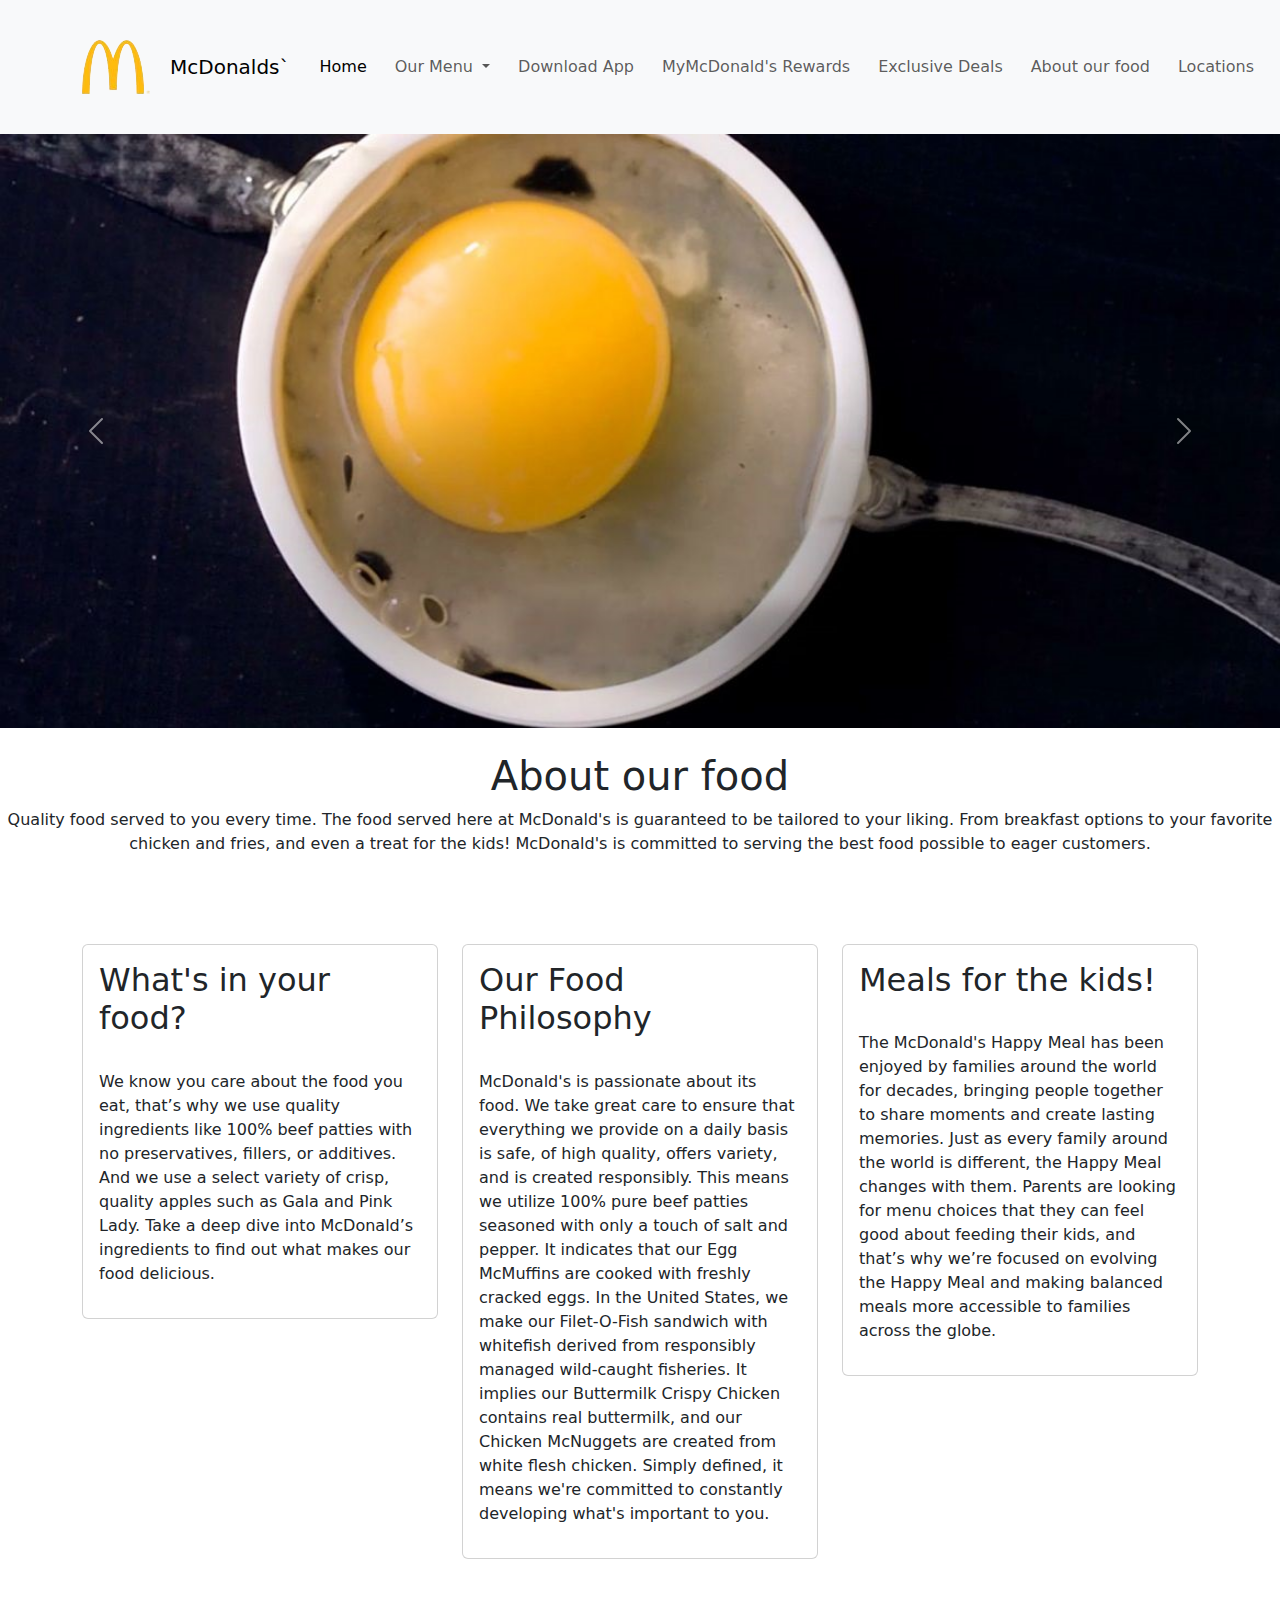
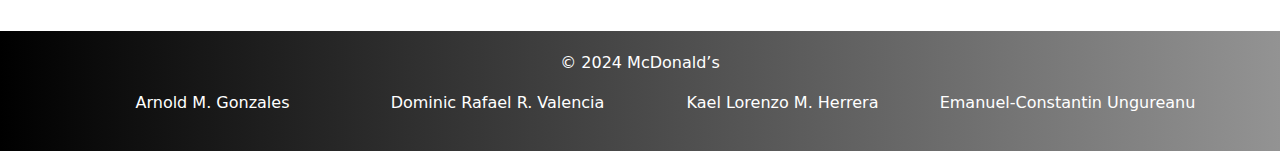
==== pages/about_food.html @ 88a32124 "about_us" ====
<!doctype html>
<html lang="en">
  <head>
    <meta charset="utf-8">
    <meta name="viewport" content="width=device-width, initial-scale=1">
    <link href="https://cdn.jsdelivr.net/npm/bootstrap@5.3.2/dist/css/bootstrap.min.css" rel="stylesheet">
    <link href="https://getbootstrap.com/docs/5.3/assets/css/docs.css" rel="stylesheet">
    <title>McDonald`s - ABOUT our food</title>
    <script src="https://cdn.jsdelivr.net/npm/bootstrap@5.3.2/dist/js/bootstrap.bundle.min.js"></script>
    <link rel="icon" type="image/png" href="../favicon.ico">
    <link href="../styles/style.css" rel="stylesheet">

    <style>

    </style>
  </head>
  <body class="p-0 m-0 border-0 bd-example m-0 border-0">
<header>    
    <nav class="navbar navbar-expand-lg bg-body-tertiary ">
      <div class="container-fluid ">
        <a class="navbar-brand" href="../index.html"><img src="../images/mcdo_logo.png">McDonalds`</a>
        <button class="navbar-toggler" type="button" data-bs-toggle="collapse" data-bs-target="#navbarScroll" aria-controls="navbarScroll" aria-expanded="false" aria-label="Toggle navigation">
          <span class="navbar-toggler-icon"></span>
        </button>
        <div class="collapse navbar-collapse " id="navbarScroll">
          <ul class="navbar-nav me-auto my-2 my-lg-0 navbar-nav-scroll" style="--bs-scroll-height: 150px;">
            <li class="nav-item">
              <a class="nav-link active" aria-current="page" href="../index.html">Home</a>
            <li class="nav-item dropdown">
            <a class="nav-link dropdown-toggle" href="#" role="button" data-bs-toggle="dropdown" aria-expanded="false">
                Our Menu
            </a>
            <ul class="dropdown-menu">
                <li><a class="dropdown-item" href="our-menu/breakfast.html">Breakfast</a></li>
                <li><hr class="dropdown-divider"></li>
                <li><a class="dropdown-item" href="our-menu/burgers.html">Burgers</a></li>
                <li><hr class="dropdown-divider"></li>
                <li><a class="dropdown-item" href="our-menu/happy_meal.html">Happy meal</a></li>
                <li><hr class="dropdown-divider"></li>
                <li><a class="dropdown-item" href="our-menu/fries.html">Fries</a></li>
            </ul>
            </li>
            </li>
            <li class="nav-item">
                <a class="nav-link" href="https://play.google.com/store/apps/details?id=com.mcdonalds.mobileapp&hl=en_US">Download App</a>
              </li>
            <li class="nav-item">
              <a class="nav-link" href="pages/rewards.html">
                MyMcDonald's Rewards
                </a>
            </li>
            <li class="nav-item">
                <a class="nav-link" href="deals.html">
                  Exclusive Deals
                  </a>
            </li>
            <li class="nav-item">
                <a class="nav-link" href="#">
                  About our food
                  </a>
            </li>
            <li class="nav-item">
                <a class="nav-link" href="locations.html">
                  Locations
                  </a>
            </li>
          </ul>
        </div>
      </div>
    </nav>
    </header>
    <!--main page section-->
    <!--carousel-->

    <div id="carouselExampleIndicators" class="carousel slide" data-bs-ride="carousel">
        <div class="carousel-inner">
            <div class="carousel-item active">
                <img src="philo.png" class="d-block w-100" alt="Image 1">
            </div>
          <div class="carousel-item">
            <img src="happymeal.png" class="d-block w-100" alt="Image 2">
          </div>
          <div class="carousel-item">
            <img src="infood.png" class="d-block w-100" alt="Image 3">
          </div>



        </div>
        <button class="carousel-control-prev" type="button" data-bs-target="#carouselExampleIndicators" data-bs-slide="prev">
          <span class="carousel-control-prev-icon" aria-hidden="true"></span>
          <span class="visually-hidden">Previous</span>
        </button>
        <button class="carousel-control-next" type="button" data-bs-target="#carouselExampleIndicators" data-bs-slide="next">
          <span class="carousel-control-next-icon" aria-hidden="true"></span>
          <span class="visually-hidden">Next</span>
        </button>
      </div>
    <!---->
<div class="text-center">
    <br>
    <h1>About our food</h1>

    <p>
        Quality food served to you every time. The food served here at McDonald's is guaranteed to be tailored to your liking. From breakfast options to your favorite chicken and fries, and even a treat for the kids! McDonald's is committed to serving the best food possible to eager customers.
    </p><br><br>
</div>


<div class="container mt-4">
    <div class="row">
        <div class="col-md-4 mb-4">
            <div class="card">
                <div class="card-body">
                    <h2>What's in your food?</h2><br>
                    <p class="paragraph">
                        We know you care about the food you eat, that’s why we use quality ingredients like 100% beef patties with no preservatives, fillers, or additives. And we use a select variety of crisp, quality apples such as Gala and Pink Lady. Take a deep dive into McDonald’s ingredients to find out what makes our food delicious.
                    </p>
                </div>
            </div>
        </div>

        <div class="col-md-4 mb-4">
            <div class="card">
                <div class="card-body">
                    <h2>Our Food Philosophy</h2><br>
                    <p class="paragraph">
                        McDonald's is passionate about its food. We take great care to ensure that everything we provide on a daily basis is safe, of high quality, offers variety, and is created responsibly. This means we utilize 100% pure beef patties seasoned with only a touch of salt and pepper. It indicates that our Egg McMuffins are cooked with freshly cracked eggs. In the United States, we make our Filet-O-Fish sandwich with whitefish derived from responsibly managed wild-caught fisheries. It implies our Buttermilk Crispy Chicken contains real buttermilk, and our Chicken McNuggets are created from white flesh chicken. Simply defined, it means we're committed to constantly developing what's important to you.
                    </p>
                </div>
            </div>
        </div>

        <div class="col-md-4 mb-4">
            <div class="card">
                <div class="card-body">
                    <h2>Meals for the kids!</h2><br>
                    <p class="paragraph">
                        The McDonald's Happy Meal has been enjoyed by families around the world for decades, bringing people together to share moments and create lasting memories. Just as every family around the world is different, the Happy Meal changes with them. Parents are looking for menu choices that they can feel good about feeding their kids, and that’s why we’re focused on evolving the Happy Meal and making balanced meals more accessible to families across the globe.
                    </p>
                </div>
            </div>
        </div>
    </div>
</div>
    
      <!--footer-->
      <footer class="footer mt-5">
        <div class="container text-center">
          <p>&copy; 2024 McDonald’s</p>
          
          <div class="row mt-3">
            <div class="col-md-3">
                <p>Arnold M. Gonzales</p>
              </div>
            <div class="col-md-3">
              <p>Dominic Rafael R. Valencia</p>
            </div>
            <div class="col-md-3">
              <p>Kael Lorenzo M. Herrera</p>
            </div>
            <div class="col-md-3">
              <p>Emanuel-Constantin Ungureanu</p>
            </div>
          </div>
        </div>
      </footer>
<!--lightbox modal-->
      <div class="modal fade" id="lightbox1" tabindex="-1" role="dialog" aria-labelledby="lightbox1Label" aria-hidden="true">
        <div class="modal-dialog">
            <div class="modal-content">
                <div class="modal-body">
                    <img src="images/main_page/gridview1.jpeg" class="img-fluid" alt="Centered Image">
                </div>
            </div>
        </div>
    </div>
    
    <div class="modal fade" id="lightbox2" tabindex="-1" role="dialog" aria-labelledby="lightbox2Label" aria-hidden="true">
        <div class="modal-dialog">
            <div class="modal-content">
                <div class="modal-body">
                    <img src="images/main_page/gridview2.jpeg" class="img-fluid" alt="Centered Image">
                </div>
            </div>
        </div>
    </div>

    <div class="modal fade" id="lightbox3" tabindex="-1" role="dialog" aria-labelledby="lightbox3Label" aria-hidden="true">
        <div class="modal-dialog">
            <div class="modal-content">
                <div class="modal-body">
                    <img src="images/main_page/gridview3.jpeg" class="img-fluid" alt="Centered Image">
                </div>
            </div>
        </div>
    </div>
  </body>
</html>
---- styles/style.css ----
.navbar-brand {
padding-left: 50px;
  display: flex;
  align-items: center;
}

.navbar-nav {
  text-align: center;
  width: 100%;
  justify-content: space-around;
}


/* NAV STYLE*/

.footer {
  background: linear-gradient(to right, #000, #939393);
color: #fff;
padding: 20px 0; 
}
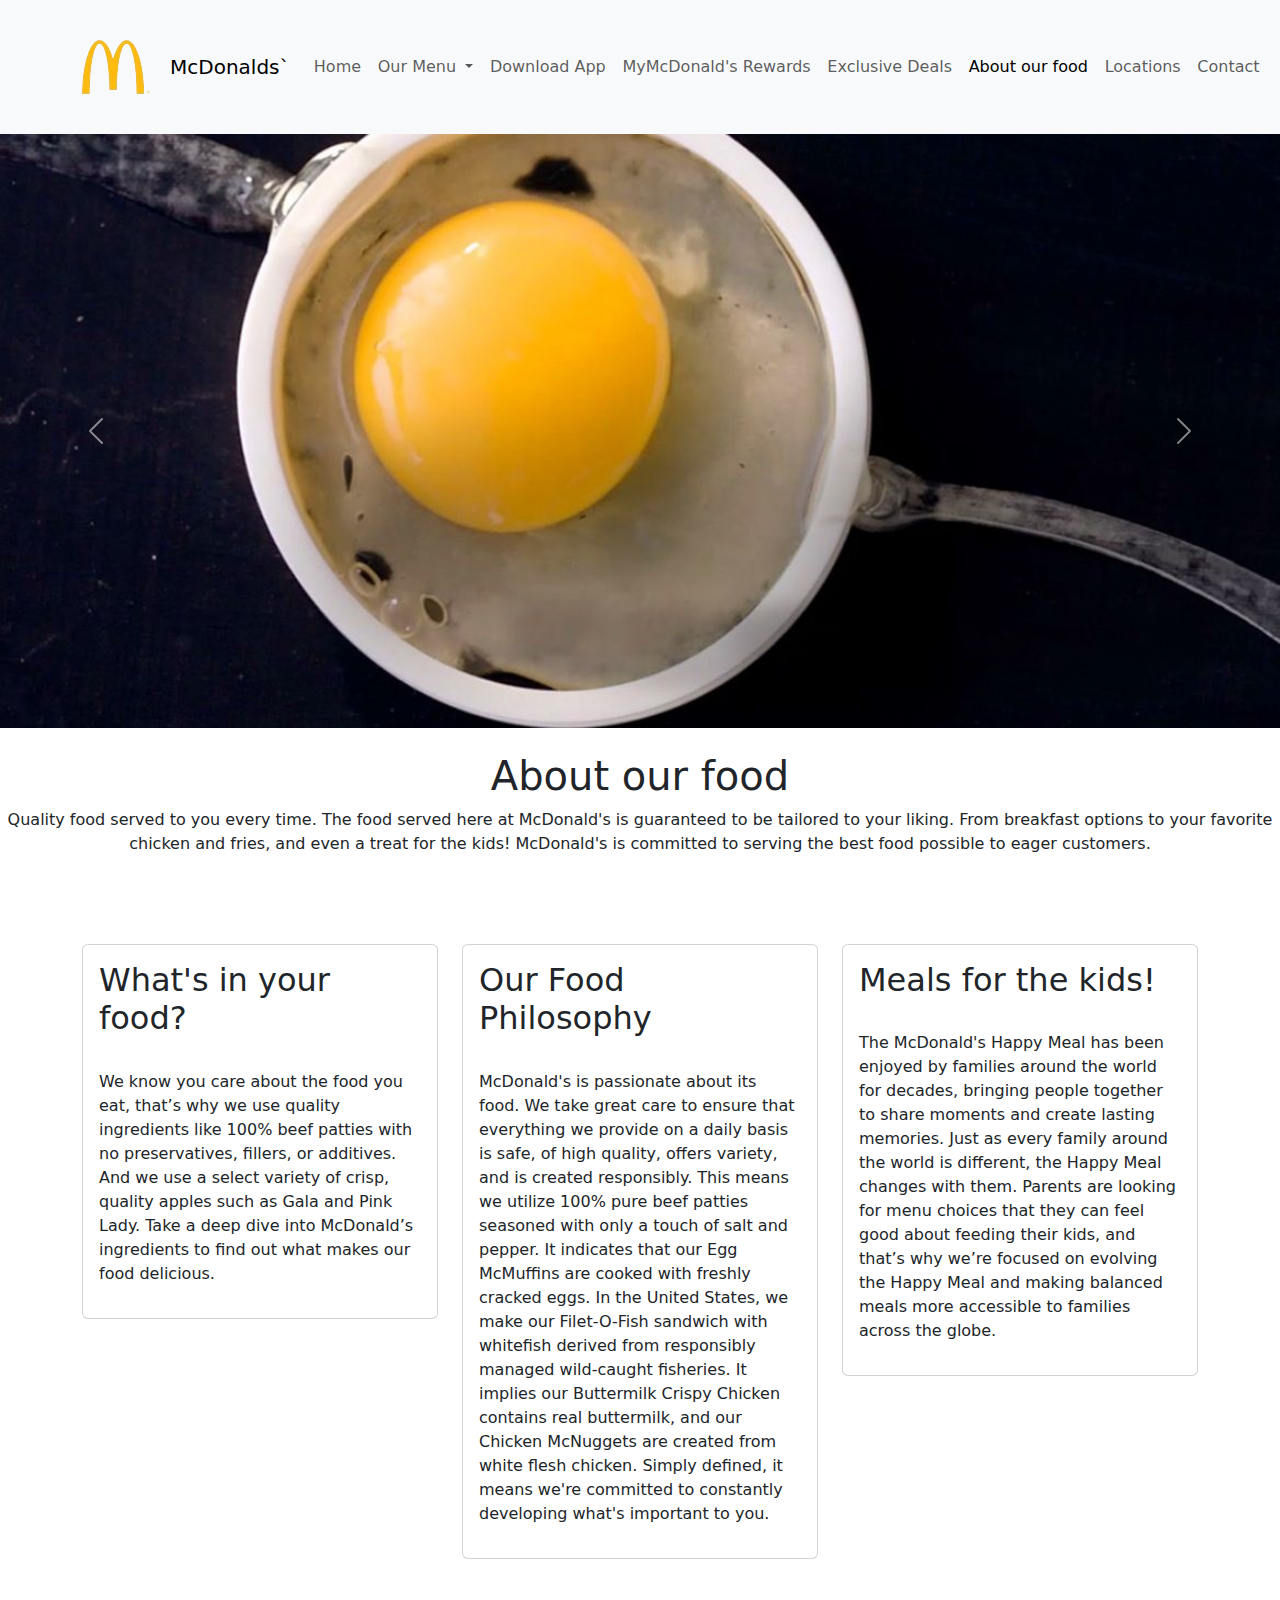
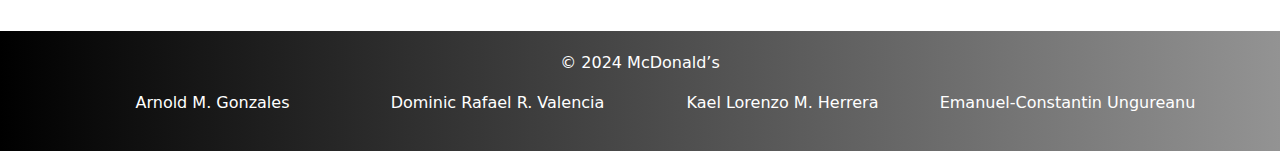
==== commit b756552c: "final version" ====
--- a/pages/about_food.html
+++ b/pages/about_food.html
@@ -25,7 +25,7 @@
         <div class="collapse navbar-collapse " id="navbarScroll">
           <ul class="navbar-nav me-auto my-2 my-lg-0 navbar-nav-scroll" style="--bs-scroll-height: 150px;">
             <li class="nav-item">
-              <a class="nav-link active" aria-current="page" href="../index.html">Home</a>
+              <a class="nav-link" aria-current="page" href="../index.html">Home</a>
             <li class="nav-item dropdown">
             <a class="nav-link dropdown-toggle" href="#" role="button" data-bs-toggle="dropdown" aria-expanded="false">
                 Our Menu
@@ -45,7 +45,7 @@
                 <a class="nav-link" href="https://play.google.com/store/apps/details?id=com.mcdonalds.mobileapp&hl=en_US">Download App</a>
               </li>
             <li class="nav-item">
-              <a class="nav-link" href="pages/rewards.html">
+              <a class="nav-link" href="https://play.google.com/store/apps/details?id=com.mcdonalds.mobileapp&hl=en_US">
                 MyMcDonald's Rewards
                 </a>
             </li>
@@ -55,7 +55,7 @@
                   </a>
             </li>
             <li class="nav-item">
-                <a class="nav-link" href="#">
+                <a class="nav-link active" href="#">
                   About our food
                   </a>
             </li>
@@ -64,6 +64,11 @@
                   Locations
                   </a>
             </li>
+            <li class="nav-item">
+                <a class="nav-link " href="./contact.html">
+                  Contact
+                  </a>
+              </li>
           </ul>
         </div>
       </div>
